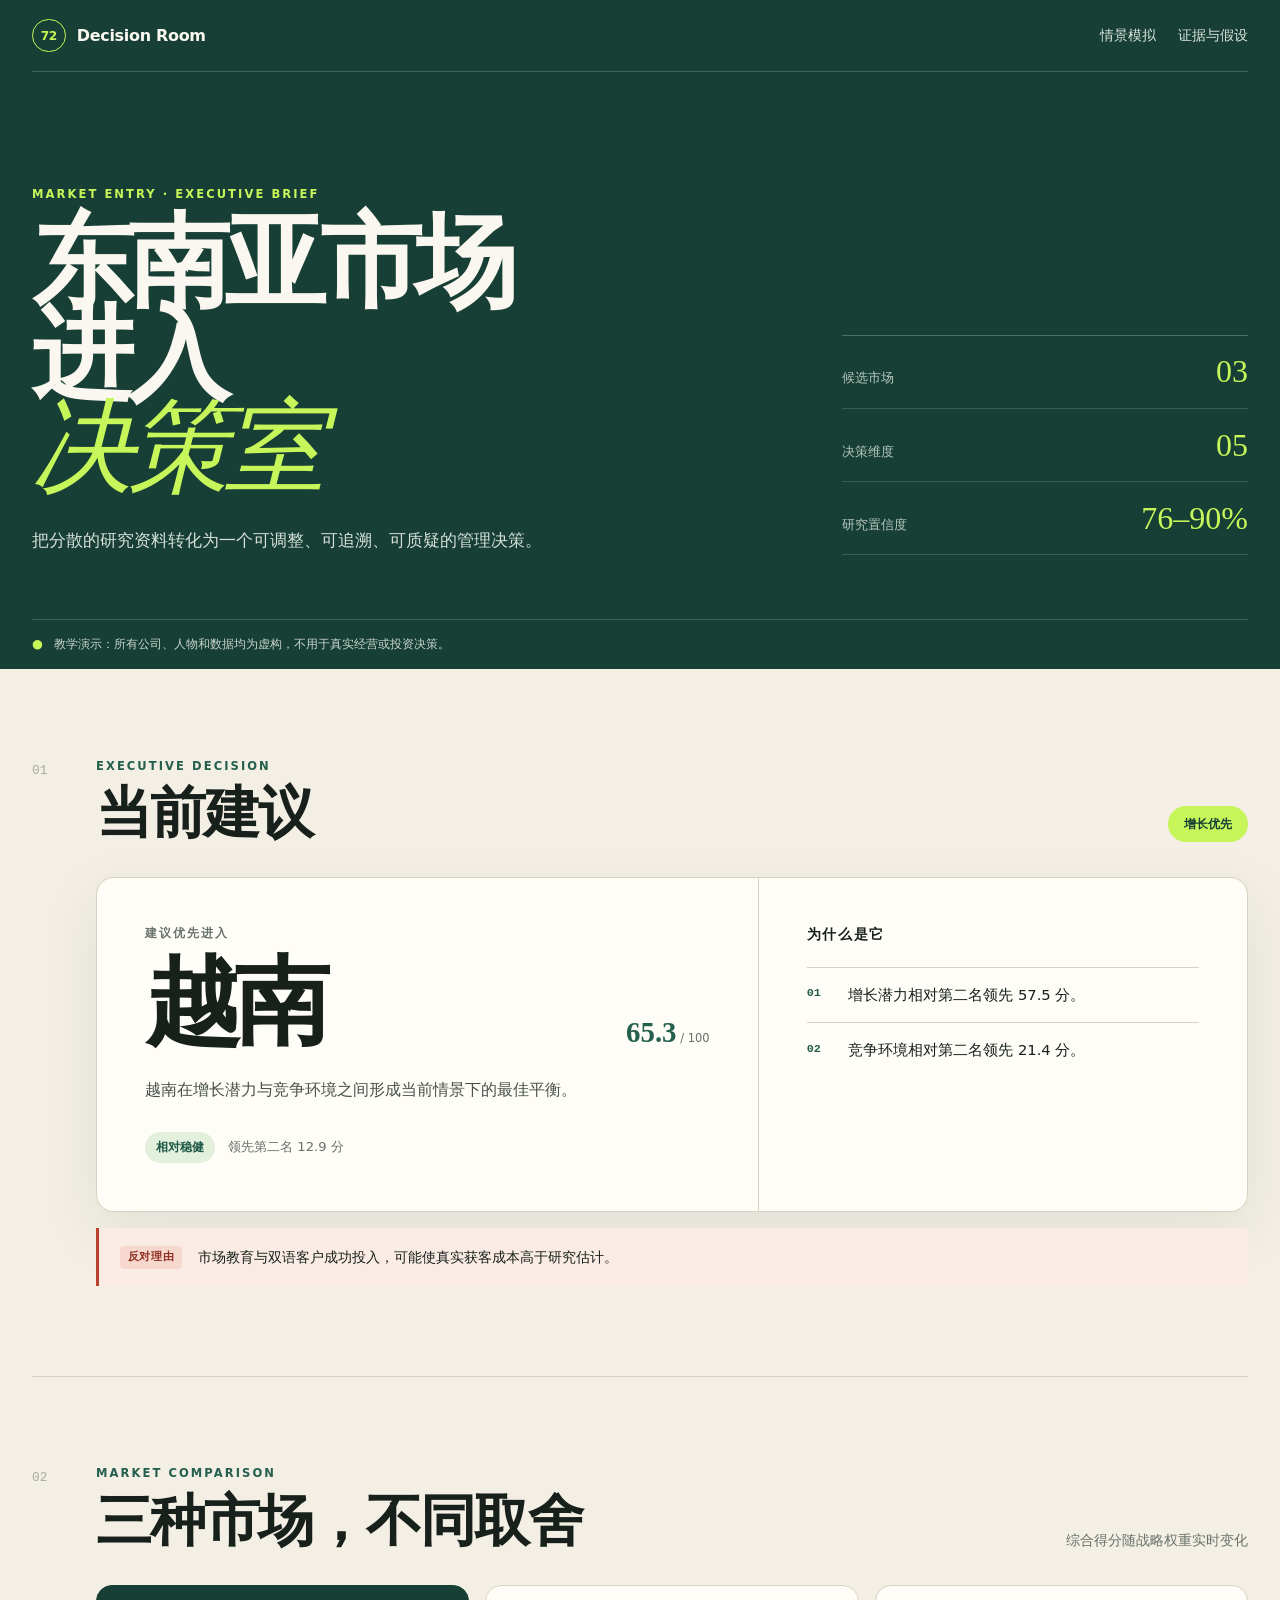
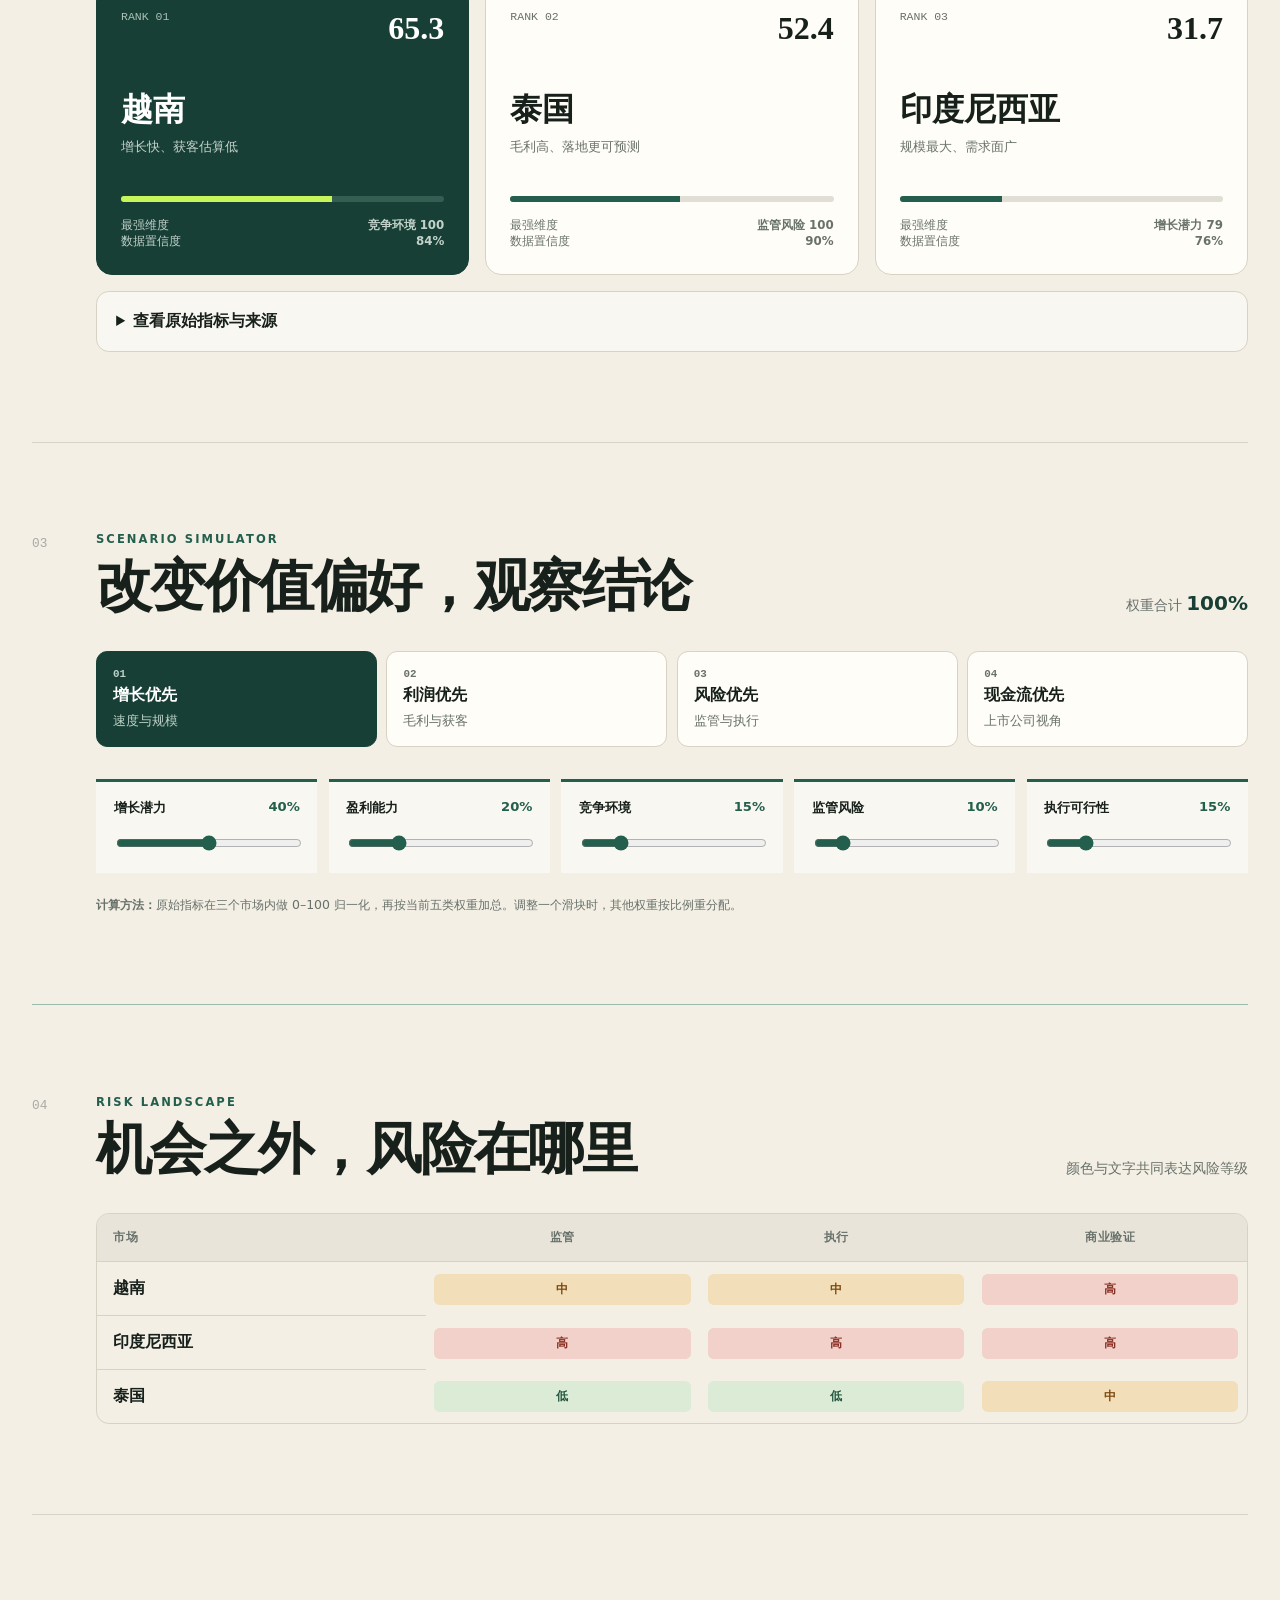
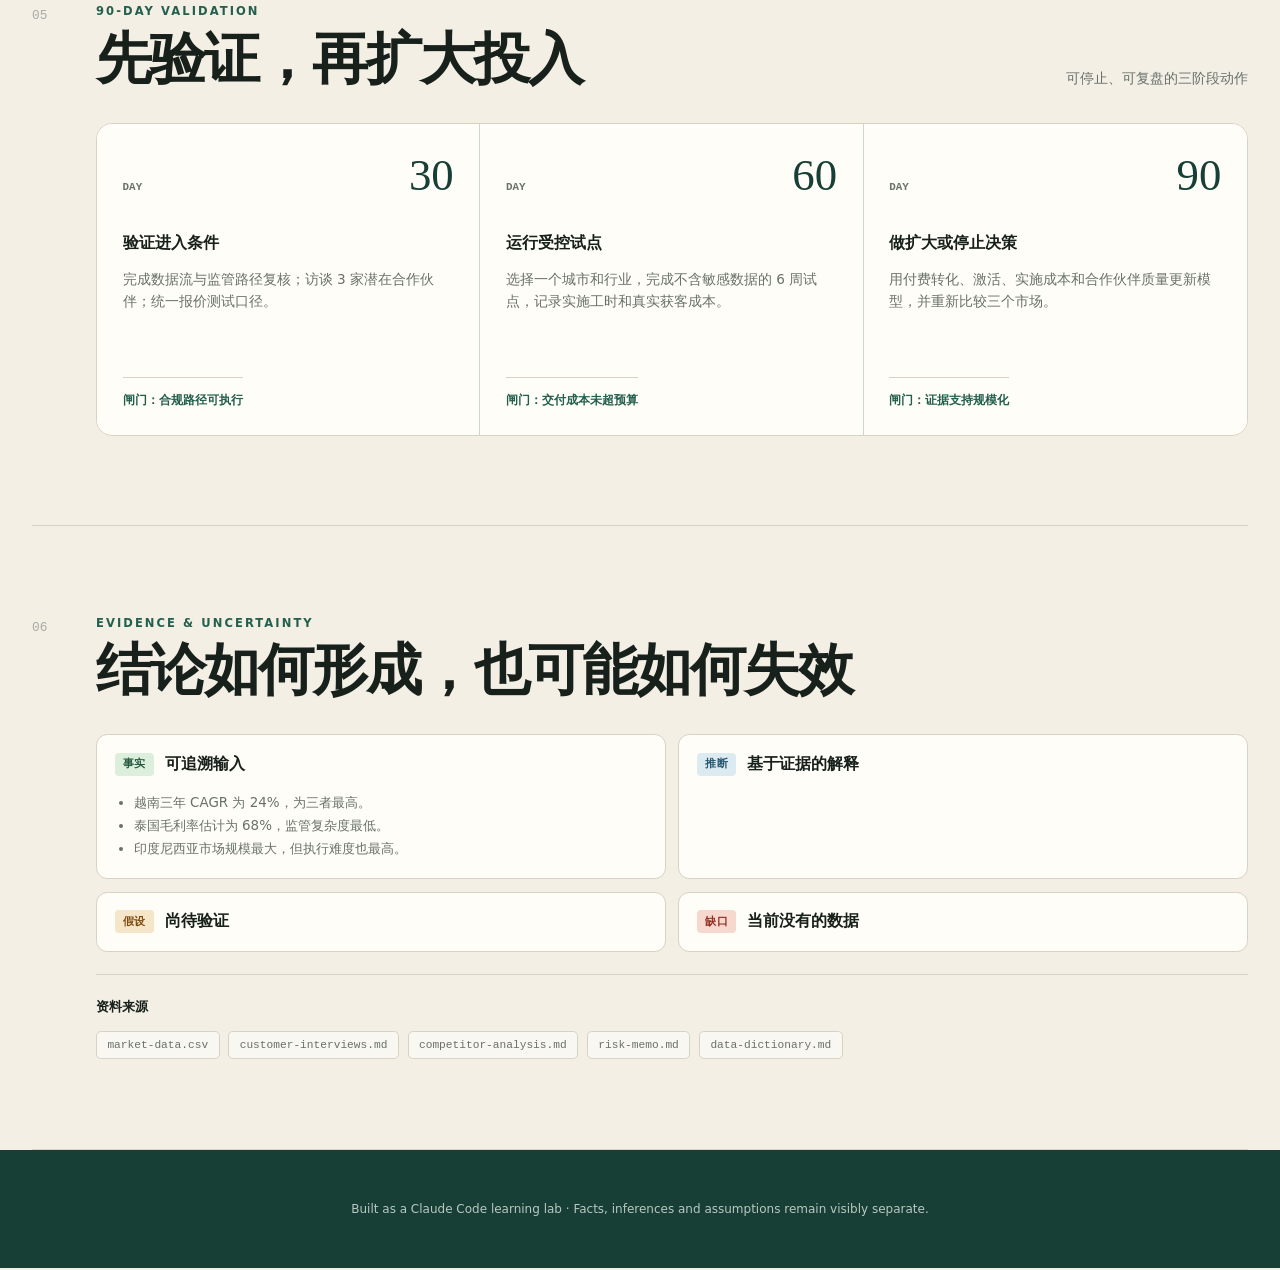
==== reference/site/index.html @ 951186b4 "Initial commit Co-Authored-By: Claude <noreply@anthropic.com>" ====
<!doctype html>
<html lang="zh-CN">
<head>
  <meta charset="utf-8">
  <meta name="viewport" content="width=device-width, initial-scale=1">
  <meta name="description" content="虚构东南亚市场进入高管决策网页">
  <meta name="theme-color" content="#173f35">
  <title>72 小时出海决策室</title>
  <link rel="stylesheet" href="styles.css">
  <script src="app.js" defer></script>
</head>
<body>
  <a class="skip-link" href="#main">跳到主要内容</a>

  <header class="hero">
    <nav class="topbar" aria-label="页面导航">
      <a class="brand" href="#main" aria-label="返回决策摘要">
        <span class="brand-mark" aria-hidden="true">72</span>
        <span>Decision Room</span>
      </a>
      <div class="top-links">
        <a href="#simulator">情景模拟</a>
        <a href="#evidence">证据与假设</a>
      </div>
    </nav>

    <div class="hero-grid">
      <div>
        <p class="kicker">MARKET ENTRY · EXECUTIVE BRIEF</p>
        <h1>东南亚市场进入<br><em>决策室</em></h1>
        <p class="hero-copy">把分散的研究资料转化为一个可调整、可追溯、可质疑的管理决策。</p>
      </div>
      <div class="hero-meta">
        <div><span>候选市场</span><strong>03</strong></div>
        <div><span>决策维度</span><strong>05</strong></div>
        <div><span>研究置信度</span><strong>76–90%</strong></div>
      </div>
    </div>

    <p class="data-notice"><span aria-hidden="true">●</span> 教学演示：所有公司、人物和数据均为虚构，不用于真实经营或投资决策。</p>
  </header>

  <main id="main">
    <section class="summary section-shell" aria-labelledby="summary-title" aria-live="polite">
      <div class="section-index" aria-hidden="true">01</div>
      <div class="section-content">
        <div class="section-heading">
          <div>
            <p class="section-label">EXECUTIVE DECISION</p>
            <h2 id="summary-title">当前建议</h2>
          </div>
          <span class="scenario-pill" id="active-scenario-label">增长优先</span>
        </div>

        <div class="decision-grid">
          <div class="decision-primary">
            <p class="micro-label">建议优先进入</p>
            <div class="recommendation-line">
              <strong id="recommended-market">越南</strong>
              <span id="recommended-score">65.3</span>
            </div>
            <p class="decision-copy" id="recommendation-copy">越南在增长速度、获客成本与竞争环境之间形成当前最优平衡。</p>
            <div class="confidence-row">
              <span id="sensitivity-badge" class="status stable">相对稳健</span>
              <span id="score-gap">领先第二名 12.9 分</span>
            </div>
          </div>

          <div class="decision-reasons">
            <h3>为什么是它</h3>
            <ol id="top-reasons"></ol>
          </div>
        </div>

        <div class="challenge-strip">
          <span class="tag tag-risk">反对理由</span>
          <p id="counter-argument">市场教育与双语客户成功投入，可能使真实获客成本高于研究估计。</p>
        </div>
      </div>
    </section>

    <section class="section-shell" aria-labelledby="ranking-title">
      <div class="section-index" aria-hidden="true">02</div>
      <div class="section-content">
        <div class="section-heading">
          <div>
            <p class="section-label">MARKET COMPARISON</p>
            <h2 id="ranking-title">三种市场，不同取舍</h2>
          </div>
          <p>综合得分随战略权重实时变化</p>
        </div>
        <div class="market-cards" id="market-cards"></div>

        <details class="metric-details">
          <summary>查看原始指标与来源</summary>
          <div class="table-scroll" tabindex="0" aria-label="原始市场指标，可横向滚动">
            <table>
              <thead>
                <tr>
                  <th scope="col">市场</th>
                  <th scope="col">规模</th>
                  <th scope="col">三年 CAGR</th>
                  <th scope="col">获客成本</th>
                  <th scope="col">毛利率</th>
                  <th scope="col">竞争度</th>
                  <th scope="col">监管复杂度</th>
                  <th scope="col">数据置信度</th>
                </tr>
              </thead>
              <tbody id="metrics-body"></tbody>
            </table>
          </div>
          <p class="source-note">来源：NOVA Research 2026Q2（虚构）；竞争、监管和执行分数均为 0–100，越低越有利。</p>
        </details>
      </div>
    </section>

    <section id="simulator" class="section-shell simulator" aria-labelledby="simulator-title">
      <div class="section-index" aria-hidden="true">03</div>
      <div class="section-content">
        <div class="section-heading">
          <div>
            <p class="section-label">SCENARIO SIMULATOR</p>
            <h2 id="simulator-title">改变价值偏好，观察结论</h2>
          </div>
          <div class="weight-total">权重合计 <strong id="weight-total">100%</strong></div>
        </div>

        <div class="scenario-buttons" role="group" aria-label="选择战略情景">
          <button class="scenario-button is-active" type="button" data-scenario="growth" aria-pressed="true">
            <span>01</span><strong>增长优先</strong><small>速度与规模</small>
          </button>
          <button class="scenario-button" type="button" data-scenario="profit" aria-pressed="false">
            <span>02</span><strong>利润优先</strong><small>毛利与获客</small>
          </button>
          <button class="scenario-button" type="button" data-scenario="risk" aria-pressed="false">
            <span>03</span><strong>风险优先</strong><small>监管与执行</small>
          </button>
          <button class="scenario-button" type="button" data-scenario="cashflow" aria-pressed="false">
            <span>04</span><strong>现金流优先</strong><small>上市公司视角</small>
          </button>
        </div>

        <div class="weights-grid" id="weights-grid"></div>
        <p class="method-note"><strong>计算方法：</strong>原始指标在三个市场内做 0–100 归一化，再按当前五类权重加总。调整一个滑块时，其他权重按比例重分配。</p>
      </div>
    </section>

    <section class="section-shell" aria-labelledby="risk-title">
      <div class="section-index" aria-hidden="true">04</div>
      <div class="section-content">
        <div class="section-heading">
          <div>
            <p class="section-label">RISK LANDSCAPE</p>
            <h2 id="risk-title">机会之外，风险在哪里</h2>
          </div>
          <p>颜色与文字共同表达风险等级</p>
        </div>
        <div class="risk-table" role="table" aria-label="三国风险热力图">
          <div class="risk-row risk-header" role="row">
            <span role="columnheader">市场</span><span role="columnheader">监管</span><span role="columnheader">执行</span><span role="columnheader">商业验证</span>
          </div>
          <div class="risk-row" role="row"><strong role="rowheader">越南</strong><span class="risk medium">中</span><span class="risk medium">中</span><span class="risk high">高</span></div>
          <div class="risk-row" role="row"><strong role="rowheader">印度尼西亚</strong><span class="risk high">高</span><span class="risk high">高</span><span class="risk high">高</span></div>
          <div class="risk-row" role="row"><strong role="rowheader">泰国</strong><span class="risk low">低</span><span class="risk low">低</span><span class="risk medium">中</span></div>
        </div>
      </div>
    </section>

    <section class="section-shell" aria-labelledby="action-title">
      <div class="section-index" aria-hidden="true">05</div>
      <div class="section-content">
        <div class="section-heading">
          <div>
            <p class="section-label">90-DAY VALIDATION</p>
            <h2 id="action-title">先验证，再扩大投入</h2>
          </div>
          <p>可停止、可复盘的三阶段动作</p>
        </div>
        <div class="timeline">
          <article>
            <div class="timeline-day">DAY <strong>30</strong></div>
            <h3>验证进入条件</h3>
            <p>完成数据流与监管路径复核；访谈 3 家潜在合作伙伴；统一报价测试口径。</p>
            <span>闸门：合规路径可执行</span>
          </article>
          <article>
            <div class="timeline-day">DAY <strong>60</strong></div>
            <h3>运行受控试点</h3>
            <p>选择一个城市和行业，完成不含敏感数据的 6 周试点，记录实施工时和真实获客成本。</p>
            <span>闸门：交付成本未超预算</span>
          </article>
          <article>
            <div class="timeline-day">DAY <strong>90</strong></div>
            <h3>做扩大或停止决策</h3>
            <p>用付费转化、激活、实施成本和合作伙伴质量更新模型，并重新比较三个市场。</p>
            <span>闸门：证据支持规模化</span>
          </article>
        </div>
      </div>
    </section>

    <section id="evidence" class="section-shell" aria-labelledby="evidence-title">
      <div class="section-index" aria-hidden="true">06</div>
      <div class="section-content">
        <div class="section-heading">
          <div>
            <p class="section-label">EVIDENCE & UNCERTAINTY</p>
            <h2 id="evidence-title">结论如何形成，也可能如何失效</h2>
          </div>
        </div>

        <div class="evidence-grid">
          <details open>
            <summary><span class="tag tag-fact">事实</span> 可追溯输入</summary>
            <ul>
              <li>越南三年 CAGR 为 24%，为三者最高。</li>
              <li>泰国毛利率估计为 68%，监管复杂度最低。</li>
              <li>印度尼西亚市场规模最大，但执行难度也最高。</li>
            </ul>
          </details>
          <details>
            <summary><span class="tag tag-inference">推断</span> 基于证据的解释</summary>
            <ul>
              <li>越南可能更适合增长导向的早期试点。</li>
              <li>泰国通过合作伙伴进入，现金流更可预测。</li>
              <li>印度尼西亚需要先缩小行业与地域范围。</li>
            </ul>
          </details>
          <details>
            <summary><span class="tag tag-assumption">假设</span> 尚待验证</summary>
            <ul>
              <li>研究中的获客成本能在真实投放中复现。</li>
              <li>合作伙伴愿意按可接受的分成比例联合销售。</li>
              <li>首都大型企业样本可以代表首发客户群。</li>
            </ul>
          </details>
          <details>
            <summary><span class="tag tag-gap">缺口</span> 当前没有的数据</summary>
            <ul>
              <li>没有真实付费、留存和回本周期数据。</li>
              <li>未验证中小企业需求。</li>
              <li>报价问题口径不完全一致，不能直接比较。</li>
            </ul>
          </details>
        </div>

        <div class="source-list">
          <h3>资料来源</h3>
          <a href="../../inputs/market-data.csv">market-data.csv</a>
          <a href="../../inputs/customer-interviews.md">customer-interviews.md</a>
          <a href="../../inputs/competitor-analysis.md">competitor-analysis.md</a>
          <a href="../../inputs/risk-memo.md">risk-memo.md</a>
          <a href="../../inputs/data-dictionary.md">data-dictionary.md</a>
        </div>
      </div>
    </section>
  </main>

  <footer>
    <p>Built as a Claude Code learning lab · Facts, inferences and assumptions remain visibly separate.</p>
  </footer>
</body>
</html>
---- reference/site/styles.css ----
:root {
  color-scheme: light;
  --ink: #17201b;
  --muted: #68716a;
  --paper: #f3efe5;
  --card: #fffdf7;
  --forest: #173f35;
  --forest-2: #245f4e;
  --lime: #c6f65a;
  --line: #d8d2c4;
  --risk: #b9412d;
  --amber: #b56b16;
  --blue: #305f78;
  --shadow: 0 20px 60px rgba(31, 45, 36, 0.08);
  font-family: Inter, ui-sans-serif, system-ui, -apple-system, BlinkMacSystemFont, "Segoe UI", "PingFang SC", "Microsoft YaHei", sans-serif;
}

* { box-sizing: border-box; }
html { scroll-behavior: smooth; }
body { margin: 0; overflow-x: hidden; color: var(--ink); background: var(--paper); }
a { color: inherit; }
button, input { font: inherit; }
button { color: inherit; }

.skip-link { position: fixed; z-index: 50; left: 1rem; top: -4rem; padding: .8rem 1rem; color: white; background: var(--forest); border-radius: .5rem; }
.skip-link:focus { top: 1rem; }

.hero { color: #f9f7ef; background: var(--forest); padding: 0 max(1rem, calc((100vw - 76rem) / 2)); }
.topbar { min-height: 4.5rem; display: flex; align-items: center; justify-content: space-between; border-bottom: 1px solid rgba(255,255,255,.18); }
.brand { display: inline-flex; gap: .7rem; align-items: center; text-decoration: none; font-weight: 750; letter-spacing: -.02em; }
.brand-mark { width: 2.1rem; height: 2.1rem; display: grid; place-items: center; border: 1px solid var(--lime); color: var(--lime); border-radius: 50%; font-size: .76rem; }
.top-links { display: flex; gap: 1.4rem; font-size: .86rem; }
.top-links a { text-decoration: none; color: #d9e4dd; }
.top-links a:hover { color: var(--lime); }
.hero-grid { display: grid; grid-template-columns: 1.5fr .8fr; gap: 3rem; padding: clamp(4rem, 9vw, 8rem) 0 4rem; align-items: end; }
.kicker, .section-label, .micro-label { margin: 0 0 1rem; font-size: .72rem; font-weight: 800; letter-spacing: .18em; text-transform: uppercase; }
.kicker { color: var(--lime); }
h1 { margin: 0; max-width: 11ch; font: 700 clamp(3.2rem, 8vw, 7rem)/.9 Georgia, "Songti SC", serif; letter-spacing: -.06em; }
h1 em { color: var(--lime); font-weight: 400; }
.hero-copy { max-width: 34rem; margin: 2rem 0 0; color: #d6e0da; font-size: 1.06rem; line-height: 1.75; }
.hero-meta { border-top: 1px solid rgba(255,255,255,.25); }
.hero-meta div { display: flex; align-items: baseline; justify-content: space-between; padding: 1.1rem 0; border-bottom: 1px solid rgba(255,255,255,.15); }
.hero-meta span { color: #b7c8bf; font-size: .82rem; }
.hero-meta strong { color: var(--lime); font: 500 2rem Georgia, serif; }
.data-notice { margin: 0; padding: 1rem 0; border-top: 1px solid rgba(255,255,255,.18); color: #c8d5ce; font-size: .78rem; }
.data-notice span { color: var(--lime); margin-right: .45rem; }

main { width: min(76rem, calc(100% - 2rem)); margin: 0 auto; }
.section-shell { display: grid; grid-template-columns: 4rem 1fr; border-bottom: 1px solid var(--line); padding: clamp(3rem, 7vw, 6rem) 0; }
.section-index { color: #a6aaa4; font: 500 .8rem/1 ui-monospace, monospace; padding-top: .35rem; }
.section-content { min-width: 0; }
.section-heading { display: flex; align-items: flex-end; justify-content: space-between; gap: 2rem; margin-bottom: 2.2rem; }
.section-label { color: var(--forest-2); margin-bottom: .7rem; }
h2 { margin: 0; font: 600 clamp(2rem, 4.4vw, 3.8rem)/1.03 Georgia, "Songti SC", serif; letter-spacing: -.035em; }
.section-heading > p { max-width: 20rem; margin: 0; color: var(--muted); font-size: .86rem; text-align: right; }

.scenario-pill, .status { display: inline-flex; align-items: center; border-radius: 999px; font-size: .78rem; font-weight: 750; }
.scenario-pill { padding: .6rem 1rem; color: var(--forest); background: var(--lime); }
.decision-grid { display: grid; grid-template-columns: 1.15fr .85fr; gap: 1px; background: var(--line); border: 1px solid var(--line); border-radius: 1.1rem; overflow: hidden; box-shadow: var(--shadow); }
.decision-grid > div { background: var(--card); padding: clamp(1.5rem, 4vw, 3rem); }
.micro-label { color: var(--muted); margin-bottom: 1.2rem; }
.recommendation-line { display: flex; align-items: flex-end; justify-content: space-between; gap: 1rem; }
.recommendation-line strong { font: 650 clamp(3.2rem, 8vw, 6rem)/.9 Georgia, "Songti SC", serif; letter-spacing: -.07em; }
.recommendation-line span { color: var(--forest-2); font: 600 1.8rem/1 Georgia, serif; }
.recommendation-line span::after { content: ' / 100'; color: var(--muted); font: 500 .72rem/1 system-ui, sans-serif; }
.decision-copy { max-width: 40rem; margin: 1.8rem 0; color: #475149; line-height: 1.7; }
.confidence-row { display: flex; flex-wrap: wrap; align-items: center; gap: .8rem; color: var(--muted); font-size: .82rem; }
.status { padding: .45rem .7rem; }
.status.stable { color: #1f5848; background: #e3f1dc; }
.status.sensitive { color: #7d4610; background: #f7e5c5; }
.decision-reasons h3 { margin: 0 0 1.4rem; font-size: .85rem; text-transform: uppercase; letter-spacing: .12em; }
.decision-reasons ol { list-style: none; padding: 0; margin: 0; counter-reset: reasons; }
.decision-reasons li { counter-increment: reasons; display: grid; grid-template-columns: 2rem 1fr; gap: .6rem; padding: 1rem 0; border-top: 1px solid var(--line); line-height: 1.55; font-size: .92rem; }
.decision-reasons li::before { content: '0' counter(reasons); color: var(--forest-2); font: 600 .74rem ui-monospace, monospace; padding-top: .15rem; }
.challenge-strip { display: flex; gap: 1rem; align-items: flex-start; margin-top: 1rem; padding: 1.1rem 1.3rem; border-left: 3px solid var(--risk); background: #fbebe5; }
.challenge-strip p { margin: 0; line-height: 1.55; font-size: .9rem; }
.tag { display: inline-flex; flex: 0 0 auto; padding: .28rem .5rem; border-radius: .25rem; font-size: .68rem; font-weight: 800; letter-spacing: .06em; }
.tag-risk, .tag-gap { color: #8f2e20; background: #f6d8cf; }
.tag-fact { color: #285c42; background: #dcefdc; }
.tag-inference { color: #285872; background: #dceaf1; }
.tag-assumption { color: #7c4a0f; background: #f5e5c9; }

.market-cards { display: grid; grid-template-columns: repeat(3, 1fr); gap: 1rem; }
.market-card { position: relative; min-width: 0; padding: 1.5rem; border: 1px solid var(--line); background: var(--card); border-radius: 1rem; overflow: hidden; }
.market-card.is-first { color: white; background: var(--forest); border-color: var(--forest); }
.market-rank { display: flex; justify-content: space-between; align-items: flex-start; }
.market-rank span { font: 500 .72rem ui-monospace, monospace; color: var(--muted); }
.market-card.is-first .market-rank span { color: #aac1b7; }
.market-rank strong { font: 600 2rem Georgia, serif; }
.market-card h3 { margin: 2.6rem 0 .3rem; font: 600 2rem Georgia, "Songti SC", serif; }
.market-card p { margin: 0; min-height: 2.6em; color: var(--muted); font-size: .84rem; line-height: 1.5; }
.market-card.is-first p { color: #c3d2cb; }
.score-track { height: .35rem; margin: 1.5rem 0 1rem; background: #e1ded5; border-radius: 999px; overflow: hidden; }
.score-fill { height: 100%; background: var(--forest-2); transform-origin: left; transition: width .35s ease; }
.market-card.is-first .score-track { background: #355e52; }
.market-card.is-first .score-fill { background: var(--lime); }
.dimension-mini { display: grid; grid-template-columns: 1fr auto; gap: .4rem; color: var(--muted); font-size: .74rem; }
.market-card.is-first .dimension-mini { color: #c3d2cb; }
.metric-details { margin-top: 1rem; padding: 1.2rem; border: 1px solid var(--line); border-radius: .8rem; background: rgba(255,255,255,.45); }
summary { cursor: pointer; font-weight: 750; }
.table-scroll { overflow-x: auto; margin-top: 1.2rem; }
table { width: 100%; min-width: 760px; border-collapse: collapse; font-size: .82rem; }
th, td { padding: .8rem .7rem; border-bottom: 1px solid var(--line); text-align: right; white-space: nowrap; }
th:first-child, td:first-child { text-align: left; }
th { color: var(--muted); font-size: .7rem; text-transform: uppercase; letter-spacing: .05em; }
.source-note, .method-note { color: var(--muted); font-size: .78rem; line-height: 1.55; }

.simulator { border-bottom-color: #9cb9ae; }
.weight-total { color: var(--muted); font-size: .85rem; }
.weight-total strong { color: var(--forest); font-size: 1.25rem; }
.scenario-buttons { display: grid; grid-template-columns: repeat(4, 1fr); gap: .6rem; margin-bottom: 2rem; }
.scenario-button { display: grid; gap: .35rem; padding: 1rem; text-align: left; border: 1px solid var(--line); border-radius: .7rem; background: var(--card); cursor: pointer; transition: transform .2s ease, border-color .2s ease, background .2s ease; }
.scenario-button:hover { transform: translateY(-2px); border-color: var(--forest-2); }
.scenario-button:focus-visible { outline: 3px solid rgba(36,95,78,.3); outline-offset: 2px; }
.scenario-button span { color: var(--muted); font: 600 .68rem ui-monospace, monospace; }
.scenario-button small { color: var(--muted); }
.scenario-button.is-active { color: white; background: var(--forest); border-color: var(--forest); }
.scenario-button.is-active span, .scenario-button.is-active small { color: #bdd1c7; }
.weights-grid { display: grid; grid-template-columns: repeat(5, 1fr); gap: .7rem; }
.weight-control { padding: 1.1rem; border-top: 3px solid var(--forest-2); background: rgba(255,255,255,.5); }
.weight-control label { display: flex; justify-content: space-between; gap: .5rem; margin-bottom: 1rem; font-size: .82rem; font-weight: 750; }
.weight-control output { color: var(--forest-2); }
.weight-control input { width: 100%; accent-color: var(--forest-2); cursor: pointer; }
.method-note { margin: 1.4rem 0 0; }

.risk-table { border: 1px solid var(--line); border-radius: .8rem; overflow: hidden; }
.risk-row { display: grid; grid-template-columns: 1.2fr repeat(3, 1fr); align-items: center; min-width: 34rem; }
.risk-row > * { padding: 1rem; border-bottom: 1px solid var(--line); text-align: center; }
.risk-row > :first-child { text-align: left; }
.risk-row:last-child > * { border-bottom: 0; }
.risk-header { color: var(--muted); background: #e8e4da; font-size: .72rem; font-weight: 800; text-transform: uppercase; letter-spacing: .05em; }
.risk { margin: .55rem; padding: .45rem !important; border: 0 !important; border-radius: .35rem; font-size: .76rem; font-weight: 800; }
.risk.low { color: #285943; background: #dcebd6; }
.risk.medium { color: #7d4a11; background: #f2dfb9; }
.risk.high { color: #8b3024; background: #f1d1c9; }

.timeline { display: grid; grid-template-columns: repeat(3, 1fr); border: 1px solid var(--line); border-radius: 1rem; overflow: hidden; }
.timeline article { padding: 1.6rem; background: var(--card); border-right: 1px solid var(--line); }
.timeline article:last-child { border-right: 0; }
.timeline-day { display: flex; justify-content: space-between; align-items: baseline; color: var(--muted); font: 650 .68rem ui-monospace, monospace; }
.timeline-day strong { color: var(--forest); font: 500 2.8rem Georgia, serif; }
.timeline h3 { margin: 2rem 0 .8rem; font-size: 1rem; }
.timeline p { min-height: 7em; color: var(--muted); line-height: 1.65; font-size: .85rem; }
.timeline article > span { display: inline-block; padding-top: .9rem; border-top: 1px solid var(--line); color: var(--forest-2); font-size: .75rem; font-weight: 750; }

.evidence-grid { display: grid; grid-template-columns: repeat(2, 1fr); gap: .8rem; }
.evidence-grid details { padding: 1.1rem; border: 1px solid var(--line); border-radius: .7rem; background: var(--card); }
.evidence-grid summary { display: flex; gap: .7rem; align-items: center; }
.evidence-grid ul { margin: 1rem 0 0; padding-left: 1.2rem; color: var(--muted); font-size: .84rem; line-height: 1.7; }
.source-list { display: flex; flex-wrap: wrap; gap: .55rem; align-items: center; margin-top: 1.4rem; padding-top: 1.4rem; border-top: 1px solid var(--line); }
.source-list h3 { width: 100%; margin: 0 0 .4rem; font-size: .84rem; }
.source-list a { padding: .45rem .65rem; border: 1px solid var(--line); border-radius: .3rem; color: var(--muted); font: 500 .7rem ui-monospace, monospace; text-decoration: none; background: rgba(255,255,255,.45); }
.source-list a:hover { border-color: var(--forest-2); color: var(--forest); }

footer { padding: 2.5rem 1rem; color: #b9c8c0; background: var(--forest); text-align: center; font-size: .75rem; }

@media (max-width: 850px) {
  .hero-grid, .decision-grid { grid-template-columns: 1fr; }
  .hero-meta { margin-top: 1rem; }
  .market-cards, .timeline { grid-template-columns: 1fr; }
  .timeline article { border-right: 0; border-bottom: 1px solid var(--line); }
  .timeline article:last-child { border-bottom: 0; }
  .timeline p { min-height: 0; }
  .scenario-buttons { grid-template-columns: repeat(2, 1fr); }
  .weights-grid { grid-template-columns: repeat(2, 1fr); }
  .weight-control:last-child { grid-column: 1 / -1; }
}

@media (max-width: 600px) {
  .top-links { display: none; }
  .hero-grid { padding-top: 4rem; }
  h1 { font-size: clamp(3rem, 17vw, 5rem); }
  .section-shell { grid-template-columns: 1fr; }
  .section-index { padding-bottom: 1rem; }
  .section-heading { align-items: flex-start; flex-direction: column; }
  .section-heading > p { text-align: left; }
  .recommendation-line { align-items: flex-start; flex-direction: column; }
  .challenge-strip { flex-direction: column; }
  .evidence-grid, .scenario-buttons, .weights-grid { grid-template-columns: 1fr; }
  .weight-control:last-child { grid-column: auto; }
  .risk-table { overflow-x: auto; }
}

@media (prefers-reduced-motion: reduce) {
  *, *::before, *::after { scroll-behavior: auto !important; transition-duration: .01ms !important; animation-duration: .01ms !important; }
}
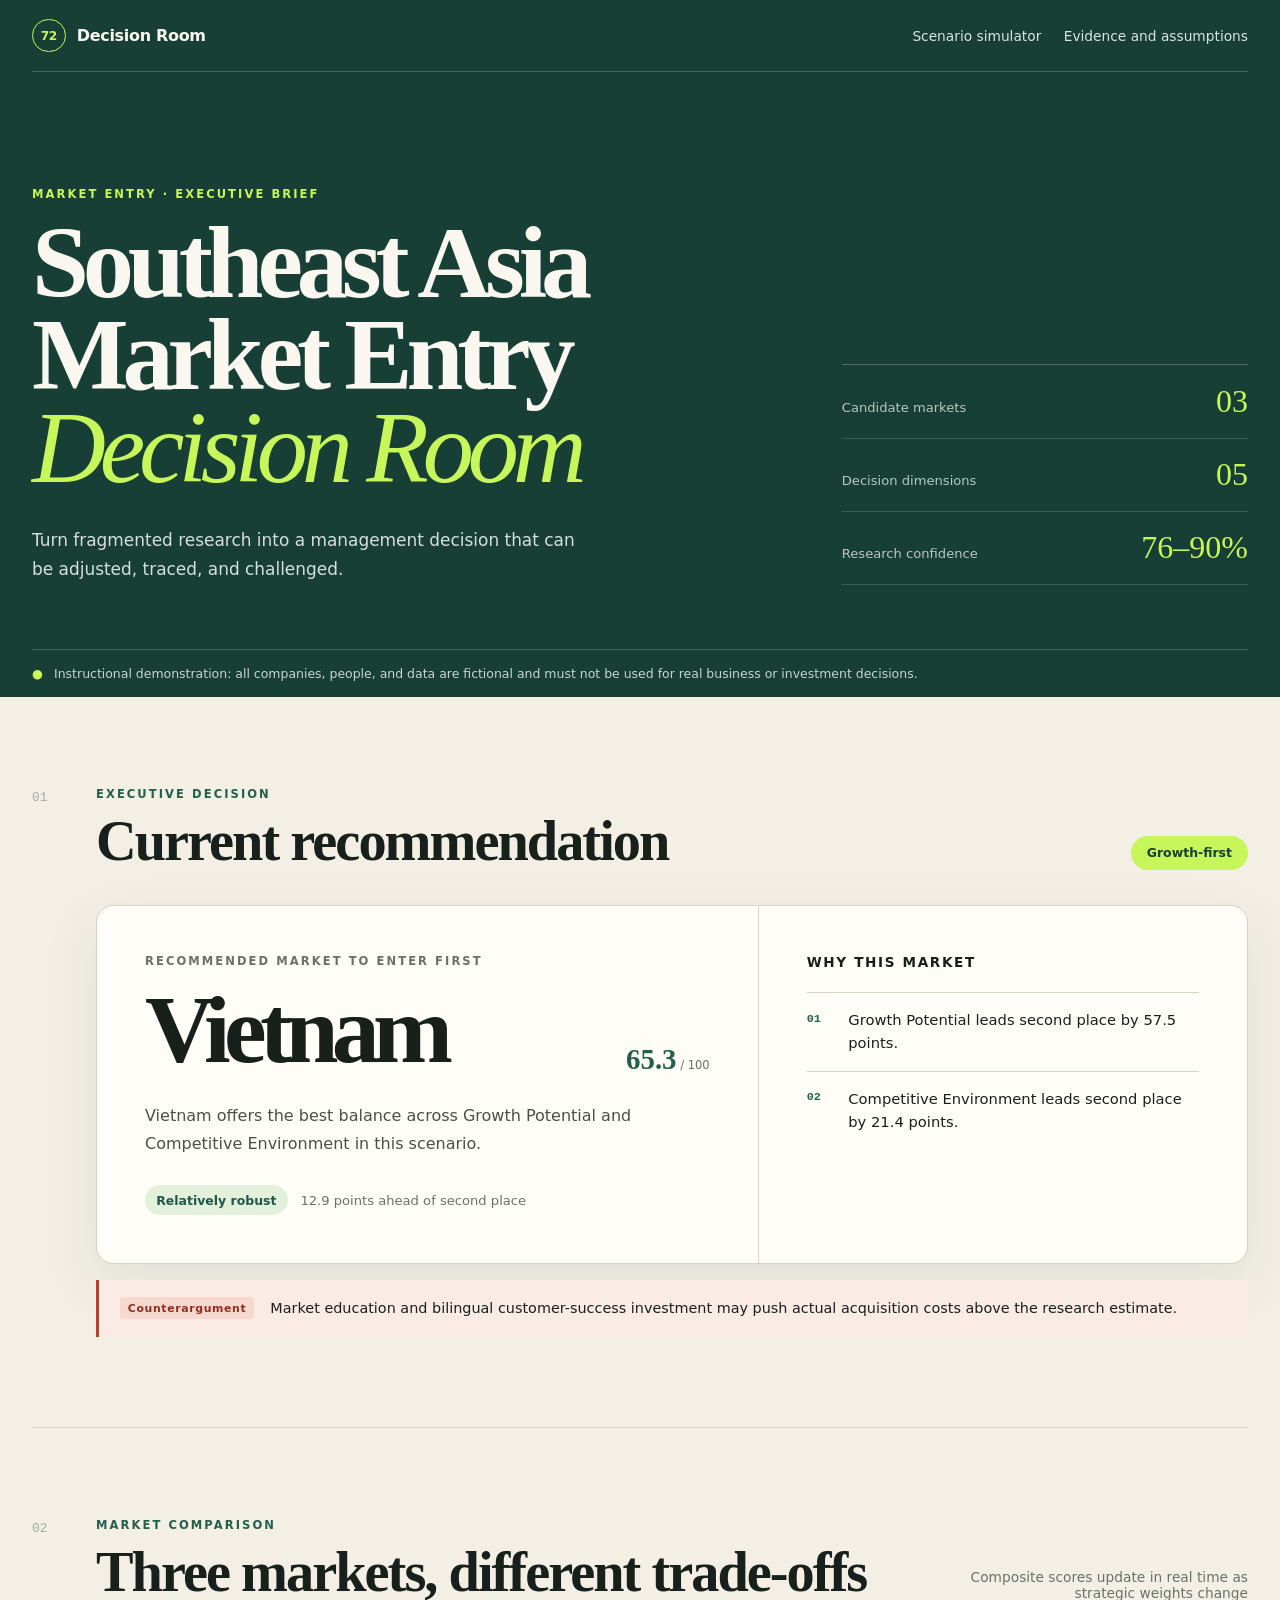
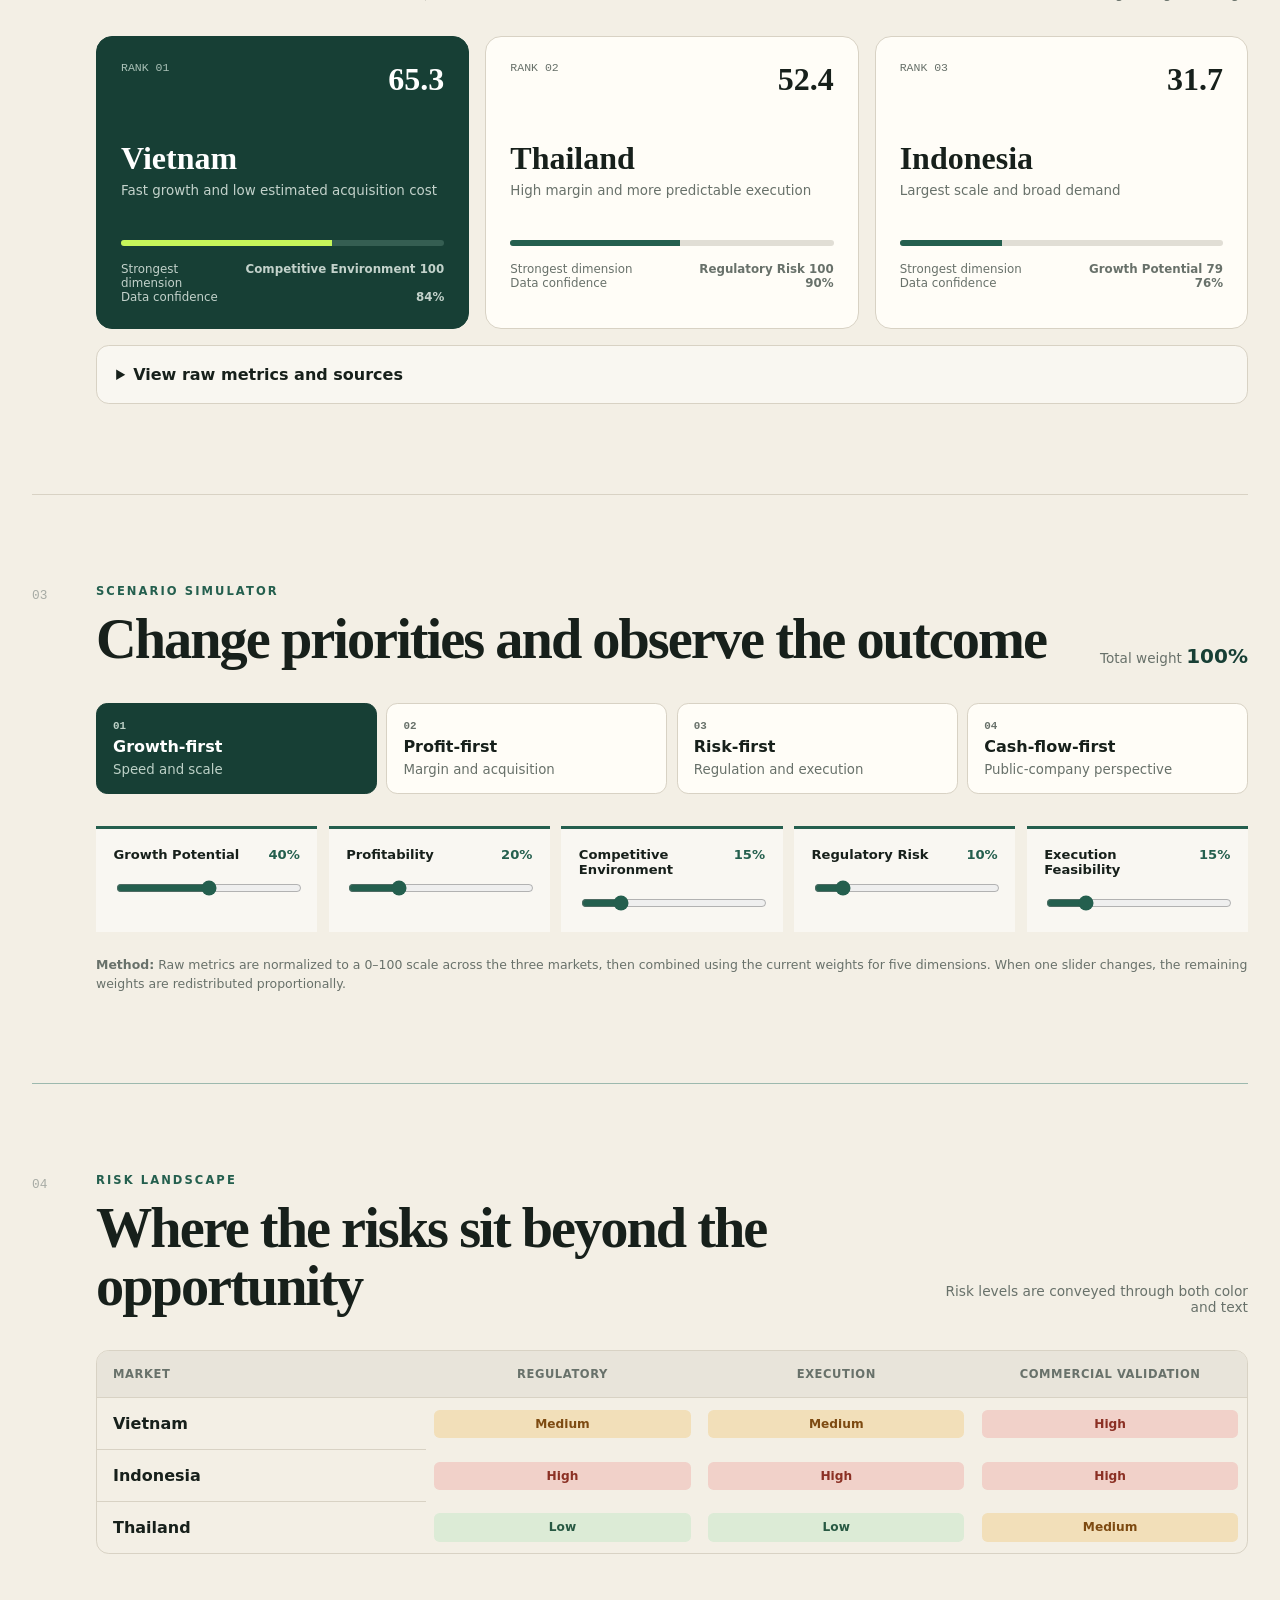
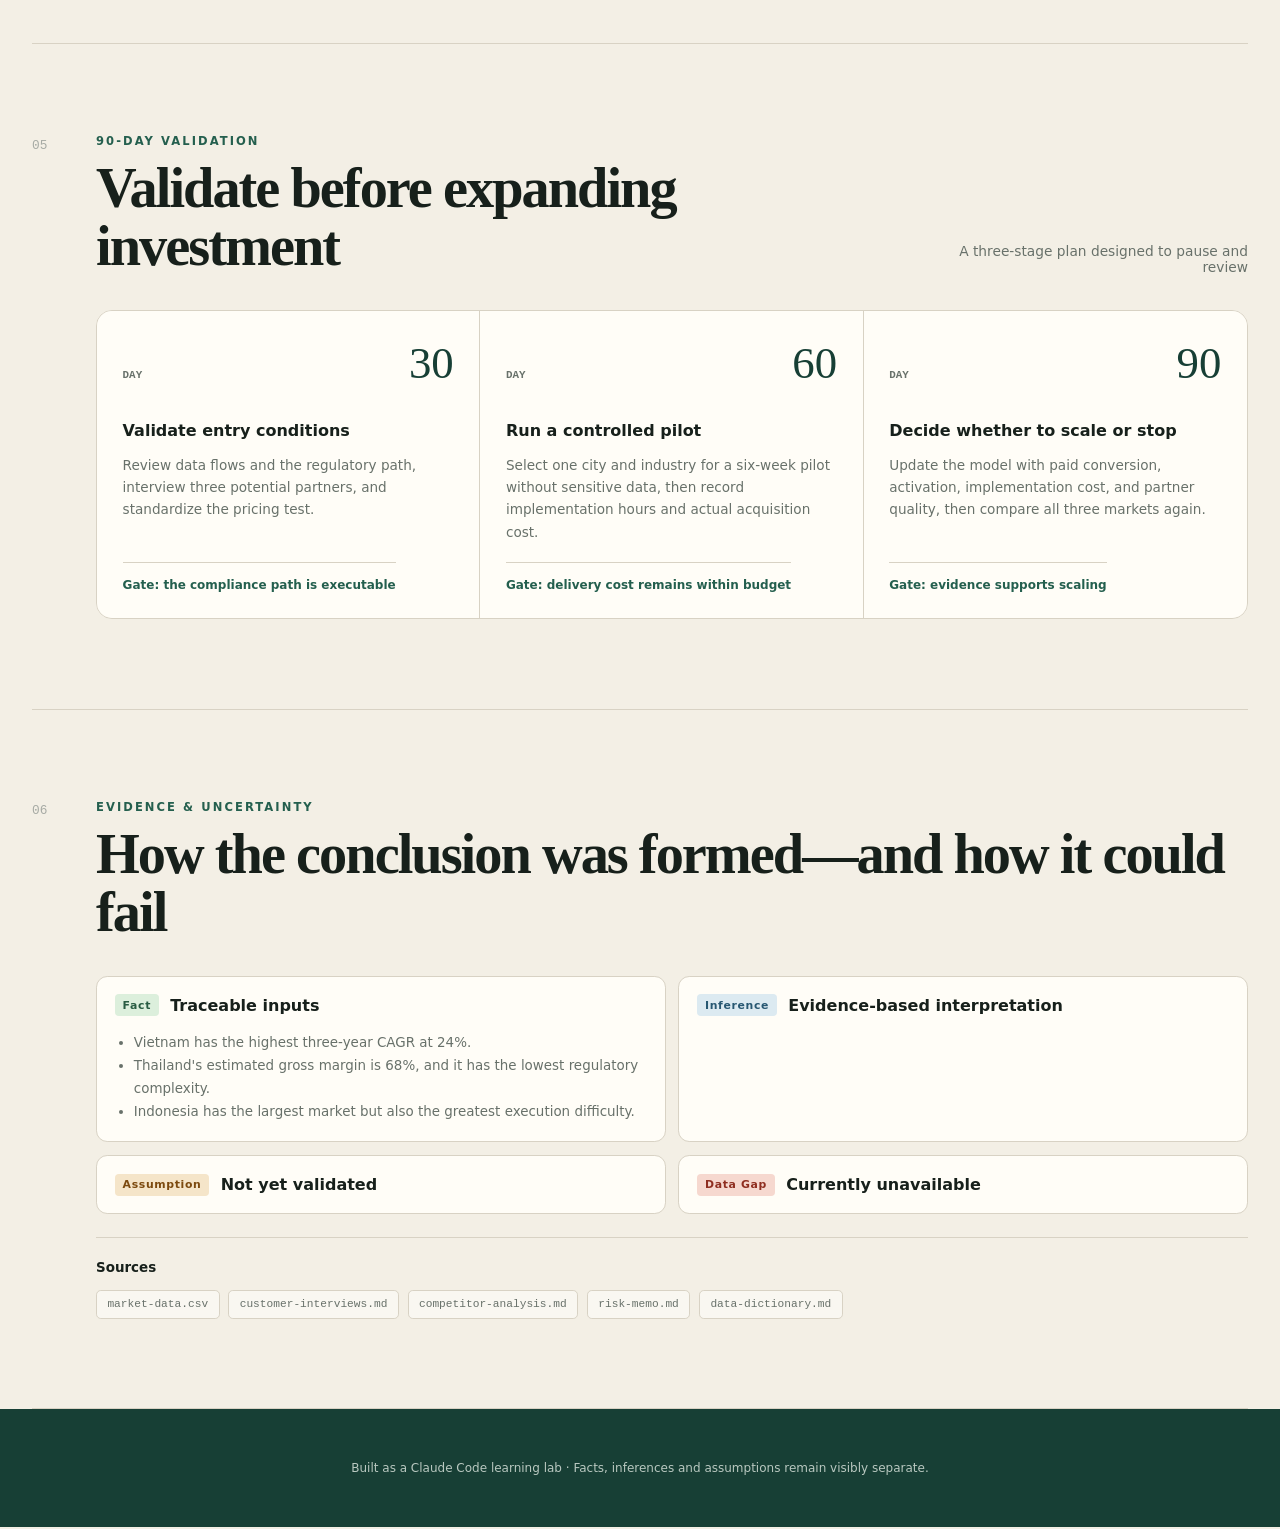
==== commit 103c04b0: "Translate course materials to English Co-Authored-By: Claude <noreply@anthropic.com>" ====
--- a/reference/site/index.html
+++ b/reference/site/index.html
@@ -1,43 +1,43 @@
 <!doctype html>
-<html lang="zh-CN">
+<html lang="en">
 <head>
   <meta charset="utf-8">
   <meta name="viewport" content="width=device-width, initial-scale=1">
-  <meta name="description" content="虚构东南亚市场进入高管决策网页">
+  <meta name="description" content="Executive decision dashboard for a fictional Southeast Asian market-entry case">
   <meta name="theme-color" content="#173f35">
-  <title>72 小时出海决策室</title>
+  <title>72-Hour Global Expansion Decision Room</title>
   <link rel="stylesheet" href="styles.css">
   <script src="app.js" defer></script>
 </head>
 <body>
-  <a class="skip-link" href="#main">跳到主要内容</a>
+  <a class="skip-link" href="#main">Skip to main content</a>
 
   <header class="hero">
-    <nav class="topbar" aria-label="页面导航">
-      <a class="brand" href="#main" aria-label="返回决策摘要">
+    <nav class="topbar" aria-label="Page navigation">
+      <a class="brand" href="#main" aria-label="Return to the decision summary">
         <span class="brand-mark" aria-hidden="true">72</span>
         <span>Decision Room</span>
       </a>
       <div class="top-links">
-        <a href="#simulator">情景模拟</a>
-        <a href="#evidence">证据与假设</a>
+        <a href="#simulator">Scenario simulator</a>
+        <a href="#evidence">Evidence and assumptions</a>
       </div>
     </nav>
 
     <div class="hero-grid">
       <div>
         <p class="kicker">MARKET ENTRY · EXECUTIVE BRIEF</p>
-        <h1>东南亚市场进入<br><em>决策室</em></h1>
-        <p class="hero-copy">把分散的研究资料转化为一个可调整、可追溯、可质疑的管理决策。</p>
+        <h1>Southeast Asia Market Entry<br><em>Decision Room</em></h1>
+        <p class="hero-copy">Turn fragmented research into a management decision that can be adjusted, traced, and challenged.</p>
       </div>
       <div class="hero-meta">
-        <div><span>候选市场</span><strong>03</strong></div>
-        <div><span>决策维度</span><strong>05</strong></div>
-        <div><span>研究置信度</span><strong>76–90%</strong></div>
+        <div><span>Candidate markets</span><strong>03</strong></div>
+        <div><span>Decision dimensions</span><strong>05</strong></div>
+        <div><span>Research confidence</span><strong>76–90%</strong></div>
       </div>
     </div>
 
-    <p class="data-notice"><span aria-hidden="true">●</span> 教学演示：所有公司、人物和数据均为虚构，不用于真实经营或投资决策。</p>
+    <p class="data-notice"><span aria-hidden="true">●</span> Instructional demonstration: all companies, people, and data are fictional and must not be used for real business or investment decisions.</p>
   </header>
 
   <main id="main">
@@ -47,34 +47,34 @@
         <div class="section-heading">
           <div>
             <p class="section-label">EXECUTIVE DECISION</p>
-            <h2 id="summary-title">当前建议</h2>
-          </div>
-          <span class="scenario-pill" id="active-scenario-label">增长优先</span>
+            <h2 id="summary-title">Current recommendation</h2>
+          </div>
+          <span class="scenario-pill" id="active-scenario-label">Growth-first</span>
         </div>
 
         <div class="decision-grid">
           <div class="decision-primary">
-            <p class="micro-label">建议优先进入</p>
+            <p class="micro-label">Recommended market to enter first</p>
             <div class="recommendation-line">
-              <strong id="recommended-market">越南</strong>
+              <strong id="recommended-market">Vietnam</strong>
               <span id="recommended-score">65.3</span>
             </div>
-            <p class="decision-copy" id="recommendation-copy">越南在增长速度、获客成本与竞争环境之间形成当前最优平衡。</p>
+            <p class="decision-copy" id="recommendation-copy">Vietnam currently offers the best balance of growth, customer acquisition cost, and competitive conditions.</p>
             <div class="confidence-row">
-              <span id="sensitivity-badge" class="status stable">相对稳健</span>
-              <span id="score-gap">领先第二名 12.9 分</span>
+              <span id="sensitivity-badge" class="status stable">Relatively robust</span>
+              <span id="score-gap">12.9 points ahead of second place</span>
             </div>
           </div>
 
           <div class="decision-reasons">
-            <h3>为什么是它</h3>
+            <h3>Why this market</h3>
             <ol id="top-reasons"></ol>
           </div>
         </div>
 
         <div class="challenge-strip">
-          <span class="tag tag-risk">反对理由</span>
-          <p id="counter-argument">市场教育与双语客户成功投入，可能使真实获客成本高于研究估计。</p>
+          <span class="tag tag-risk">Counterargument</span>
+          <p id="counter-argument">Market education and bilingual customer-success investment may push actual acquisition costs above the research estimate.</p>
         </div>
       </div>
     </section>
@@ -85,32 +85,32 @@
         <div class="section-heading">
           <div>
             <p class="section-label">MARKET COMPARISON</p>
-            <h2 id="ranking-title">三种市场，不同取舍</h2>
-          </div>
-          <p>综合得分随战略权重实时变化</p>
+            <h2 id="ranking-title">Three markets, different trade-offs</h2>
+          </div>
+          <p>Composite scores update in real time as strategic weights change</p>
         </div>
         <div class="market-cards" id="market-cards"></div>
 
         <details class="metric-details">
-          <summary>查看原始指标与来源</summary>
-          <div class="table-scroll" tabindex="0" aria-label="原始市场指标，可横向滚动">
+          <summary>View raw metrics and sources</summary>
+          <div class="table-scroll" tabindex="0" aria-label="Raw market metrics; scroll horizontally to view all columns">
             <table>
               <thead>
                 <tr>
-                  <th scope="col">市场</th>
-                  <th scope="col">规模</th>
-                  <th scope="col">三年 CAGR</th>
-                  <th scope="col">获客成本</th>
-                  <th scope="col">毛利率</th>
-                  <th scope="col">竞争度</th>
-                  <th scope="col">监管复杂度</th>
-                  <th scope="col">数据置信度</th>
+                  <th scope="col">Market</th>
+                  <th scope="col">Size</th>
+                  <th scope="col">Three-year CAGR</th>
+                  <th scope="col">Acquisition cost</th>
+                  <th scope="col">Gross margin</th>
+                  <th scope="col">Competition</th>
+                  <th scope="col">Regulatory complexity</th>
+                  <th scope="col">Data confidence</th>
                 </tr>
               </thead>
               <tbody id="metrics-body"></tbody>
             </table>
           </div>
-          <p class="source-note">来源：NOVA Research 2026Q2（虚构）；竞争、监管和执行分数均为 0–100，越低越有利。</p>
+          <p class="source-note">Source: NOVA Research 2026 Q2 (fictional). Competition, regulatory, and execution scores range from 0–100; lower is more favorable.</p>
         </details>
       </div>
     </section>
@@ -121,28 +121,28 @@
         <div class="section-heading">
           <div>
             <p class="section-label">SCENARIO SIMULATOR</p>
-            <h2 id="simulator-title">改变价值偏好，观察结论</h2>
-          </div>
-          <div class="weight-total">权重合计 <strong id="weight-total">100%</strong></div>
-        </div>
-
-        <div class="scenario-buttons" role="group" aria-label="选择战略情景">
+            <h2 id="simulator-title">Change priorities and observe the outcome</h2>
+          </div>
+          <div class="weight-total">Total weight <strong id="weight-total">100%</strong></div>
+        </div>
+
+        <div class="scenario-buttons" role="group" aria-label="Select a strategic scenario">
           <button class="scenario-button is-active" type="button" data-scenario="growth" aria-pressed="true">
-            <span>01</span><strong>增长优先</strong><small>速度与规模</small>
+            <span>01</span><strong>Growth-first</strong><small>Speed and scale</small>
           </button>
           <button class="scenario-button" type="button" data-scenario="profit" aria-pressed="false">
-            <span>02</span><strong>利润优先</strong><small>毛利与获客</small>
+            <span>02</span><strong>Profit-first</strong><small>Margin and acquisition</small>
           </button>
           <button class="scenario-button" type="button" data-scenario="risk" aria-pressed="false">
-            <span>03</span><strong>风险优先</strong><small>监管与执行</small>
+            <span>03</span><strong>Risk-first</strong><small>Regulation and execution</small>
           </button>
           <button class="scenario-button" type="button" data-scenario="cashflow" aria-pressed="false">
-            <span>04</span><strong>现金流优先</strong><small>上市公司视角</small>
+            <span>04</span><strong>Cash-flow-first</strong><small>Public-company perspective</small>
           </button>
         </div>
 
         <div class="weights-grid" id="weights-grid"></div>
-        <p class="method-note"><strong>计算方法：</strong>原始指标在三个市场内做 0–100 归一化，再按当前五类权重加总。调整一个滑块时，其他权重按比例重分配。</p>
+        <p class="method-note"><strong>Method:</strong> Raw metrics are normalized to a 0–100 scale across the three markets, then combined using the current weights for five dimensions. When one slider changes, the remaining weights are redistributed proportionally.</p>
       </div>
     </section>
 
@@ -152,17 +152,17 @@
         <div class="section-heading">
           <div>
             <p class="section-label">RISK LANDSCAPE</p>
-            <h2 id="risk-title">机会之外，风险在哪里</h2>
-          </div>
-          <p>颜色与文字共同表达风险等级</p>
-        </div>
-        <div class="risk-table" role="table" aria-label="三国风险热力图">
+            <h2 id="risk-title">Where the risks sit beyond the opportunity</h2>
+          </div>
+          <p>Risk levels are conveyed through both color and text</p>
+        </div>
+        <div class="risk-table" role="table" aria-label="Risk heatmap for the three markets">
           <div class="risk-row risk-header" role="row">
-            <span role="columnheader">市场</span><span role="columnheader">监管</span><span role="columnheader">执行</span><span role="columnheader">商业验证</span>
-          </div>
-          <div class="risk-row" role="row"><strong role="rowheader">越南</strong><span class="risk medium">中</span><span class="risk medium">中</span><span class="risk high">高</span></div>
-          <div class="risk-row" role="row"><strong role="rowheader">印度尼西亚</strong><span class="risk high">高</span><span class="risk high">高</span><span class="risk high">高</span></div>
-          <div class="risk-row" role="row"><strong role="rowheader">泰国</strong><span class="risk low">低</span><span class="risk low">低</span><span class="risk medium">中</span></div>
+            <span role="columnheader">Market</span><span role="columnheader">Regulatory</span><span role="columnheader">Execution</span><span role="columnheader">Commercial validation</span>
+          </div>
+          <div class="risk-row" role="row"><strong role="rowheader">Vietnam</strong><span class="risk medium">Medium</span><span class="risk medium">Medium</span><span class="risk high">High</span></div>
+          <div class="risk-row" role="row"><strong role="rowheader">Indonesia</strong><span class="risk high">High</span><span class="risk high">High</span><span class="risk high">High</span></div>
+          <div class="risk-row" role="row"><strong role="rowheader">Thailand</strong><span class="risk low">Low</span><span class="risk low">Low</span><span class="risk medium">Medium</span></div>
         </div>
       </div>
     </section>
@@ -173,28 +173,28 @@
         <div class="section-heading">
           <div>
             <p class="section-label">90-DAY VALIDATION</p>
-            <h2 id="action-title">先验证，再扩大投入</h2>
-          </div>
-          <p>可停止、可复盘的三阶段动作</p>
+            <h2 id="action-title">Validate before expanding investment</h2>
+          </div>
+          <p>A three-stage plan designed to pause and review</p>
         </div>
         <div class="timeline">
           <article>
             <div class="timeline-day">DAY <strong>30</strong></div>
-            <h3>验证进入条件</h3>
-            <p>完成数据流与监管路径复核；访谈 3 家潜在合作伙伴；统一报价测试口径。</p>
-            <span>闸门：合规路径可执行</span>
+            <h3>Validate entry conditions</h3>
+            <p>Review data flows and the regulatory path, interview three potential partners, and standardize the pricing test.</p>
+            <span>Gate: the compliance path is executable</span>
           </article>
           <article>
             <div class="timeline-day">DAY <strong>60</strong></div>
-            <h3>运行受控试点</h3>
-            <p>选择一个城市和行业，完成不含敏感数据的 6 周试点，记录实施工时和真实获客成本。</p>
-            <span>闸门：交付成本未超预算</span>
+            <h3>Run a controlled pilot</h3>
+            <p>Select one city and industry for a six-week pilot without sensitive data, then record implementation hours and actual acquisition cost.</p>
+            <span>Gate: delivery cost remains within budget</span>
           </article>
           <article>
             <div class="timeline-day">DAY <strong>90</strong></div>
-            <h3>做扩大或停止决策</h3>
-            <p>用付费转化、激活、实施成本和合作伙伴质量更新模型，并重新比较三个市场。</p>
-            <span>闸门：证据支持规模化</span>
+            <h3>Decide whether to scale or stop</h3>
+            <p>Update the model with paid conversion, activation, implementation cost, and partner quality, then compare all three markets again.</p>
+            <span>Gate: evidence supports scaling</span>
           </article>
         </div>
       </div>
@@ -206,47 +206,47 @@
         <div class="section-heading">
           <div>
             <p class="section-label">EVIDENCE & UNCERTAINTY</p>
-            <h2 id="evidence-title">结论如何形成，也可能如何失效</h2>
+            <h2 id="evidence-title">How the conclusion was formed—and how it could fail</h2>
           </div>
         </div>
 
         <div class="evidence-grid">
           <details open>
-            <summary><span class="tag tag-fact">事实</span> 可追溯输入</summary>
-            <ul>
-              <li>越南三年 CAGR 为 24%，为三者最高。</li>
-              <li>泰国毛利率估计为 68%，监管复杂度最低。</li>
-              <li>印度尼西亚市场规模最大，但执行难度也最高。</li>
+            <summary><span class="tag tag-fact">Fact</span> Traceable inputs</summary>
+            <ul>
+              <li>Vietnam has the highest three-year CAGR at 24%.</li>
+              <li>Thailand's estimated gross margin is 68%, and it has the lowest regulatory complexity.</li>
+              <li>Indonesia has the largest market but also the greatest execution difficulty.</li>
             </ul>
           </details>
           <details>
-            <summary><span class="tag tag-inference">推断</span> 基于证据的解释</summary>
-            <ul>
-              <li>越南可能更适合增长导向的早期试点。</li>
-              <li>泰国通过合作伙伴进入，现金流更可预测。</li>
-              <li>印度尼西亚需要先缩小行业与地域范围。</li>
+            <summary><span class="tag tag-inference">Inference</span> Evidence-based interpretation</summary>
+            <ul>
+              <li>Vietnam may be better suited to an early growth-oriented pilot.</li>
+              <li>Partner-led entry in Thailand may offer more predictable cash flow.</li>
+              <li>Indonesia requires a narrower initial industry and geographic scope.</li>
             </ul>
           </details>
           <details>
-            <summary><span class="tag tag-assumption">假设</span> 尚待验证</summary>
-            <ul>
-              <li>研究中的获客成本能在真实投放中复现。</li>
-              <li>合作伙伴愿意按可接受的分成比例联合销售。</li>
-              <li>首都大型企业样本可以代表首发客户群。</li>
+            <summary><span class="tag tag-assumption">Assumption</span> Not yet validated</summary>
+            <ul>
+              <li>Research-based acquisition costs can be reproduced in real campaigns.</li>
+              <li>Partners are willing to co-sell at an acceptable revenue-share rate.</li>
+              <li>Large-enterprise samples in capital cities represent the initial customer segment.</li>
             </ul>
           </details>
           <details>
-            <summary><span class="tag tag-gap">缺口</span> 当前没有的数据</summary>
-            <ul>
-              <li>没有真实付费、留存和回本周期数据。</li>
-              <li>未验证中小企业需求。</li>
-              <li>报价问题口径不完全一致，不能直接比较。</li>
+            <summary><span class="tag tag-gap">Data Gap</span> Currently unavailable</summary>
+            <ul>
+              <li>No actual data on payment, retention, or payback period is available.</li>
+              <li>Demand from small and medium-sized businesses has not been validated.</li>
+              <li>Pricing questions were not fully standardized and cannot be compared directly.</li>
             </ul>
           </details>
         </div>
 
         <div class="source-list">
-          <h3>资料来源</h3>
+          <h3>Sources</h3>
           <a href="../../inputs/market-data.csv">market-data.csv</a>
           <a href="../../inputs/customer-interviews.md">customer-interviews.md</a>
           <a href="../../inputs/competitor-analysis.md">competitor-analysis.md</a>
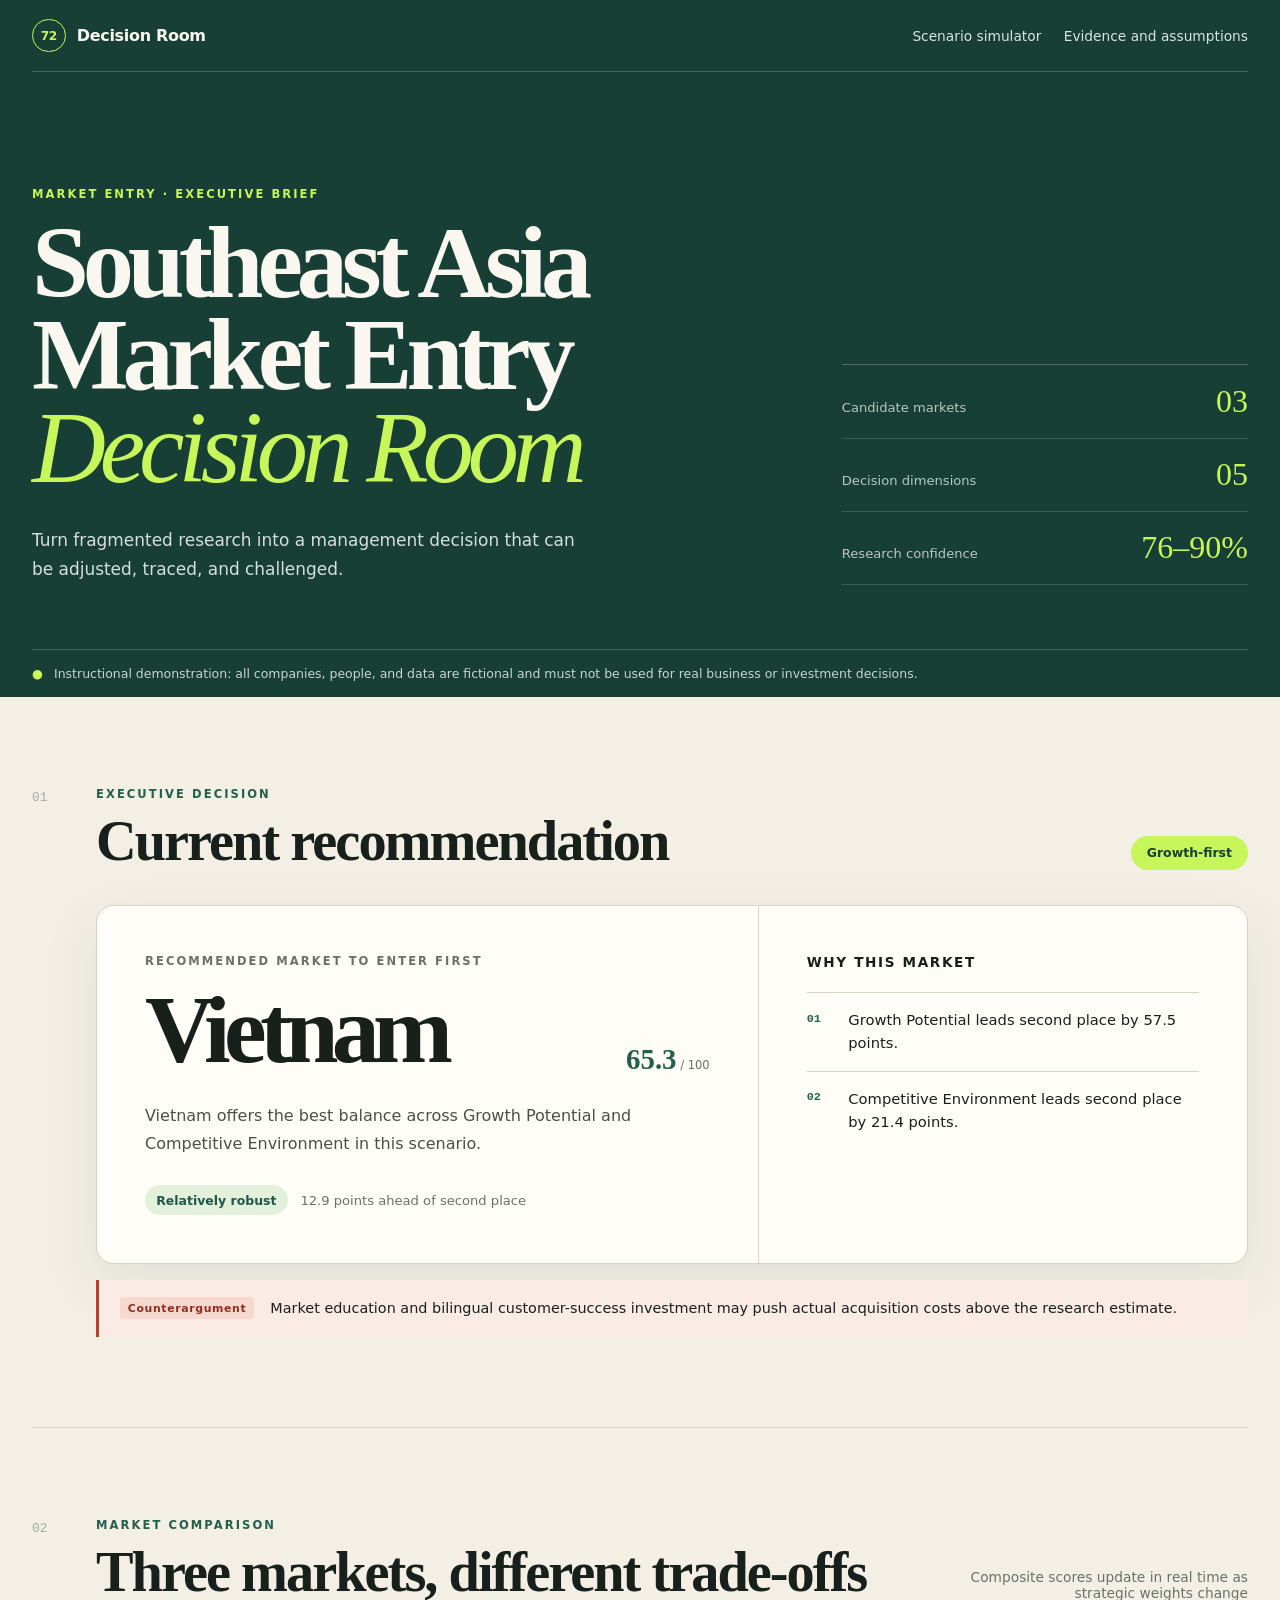
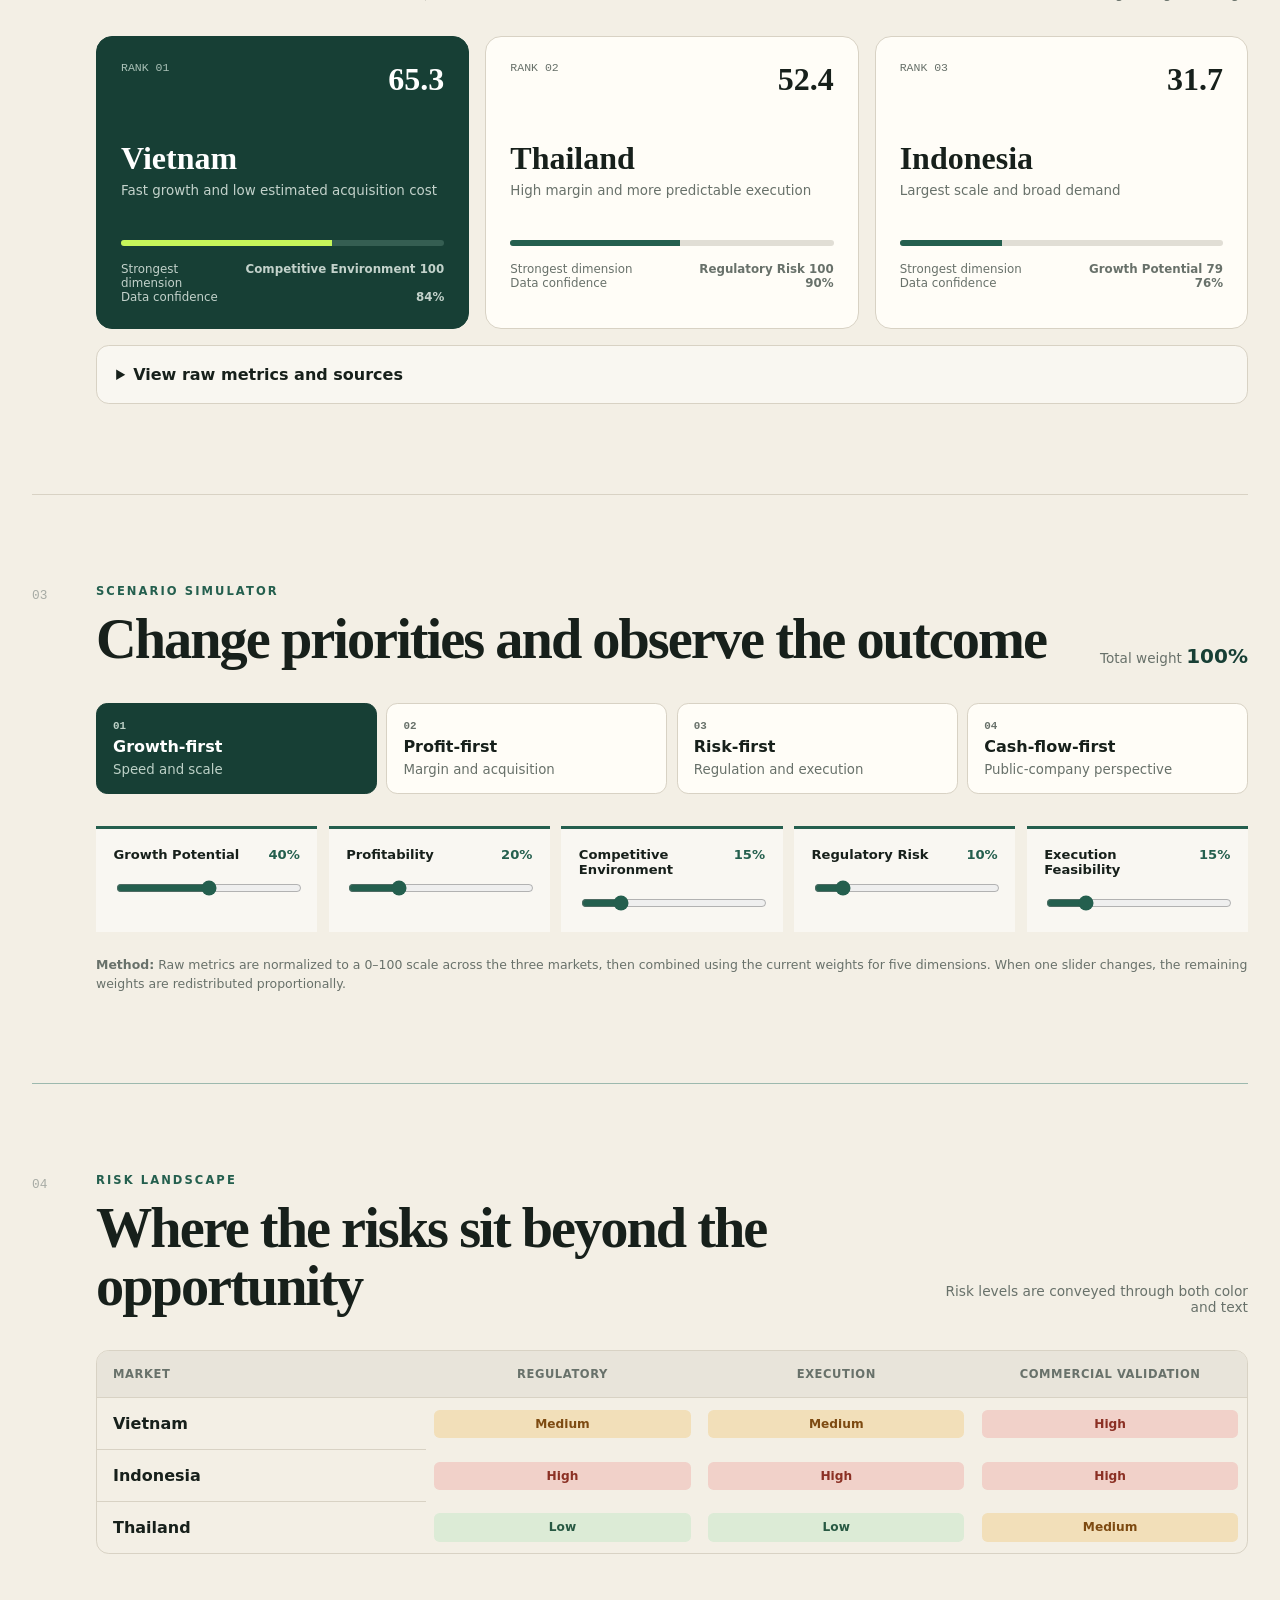
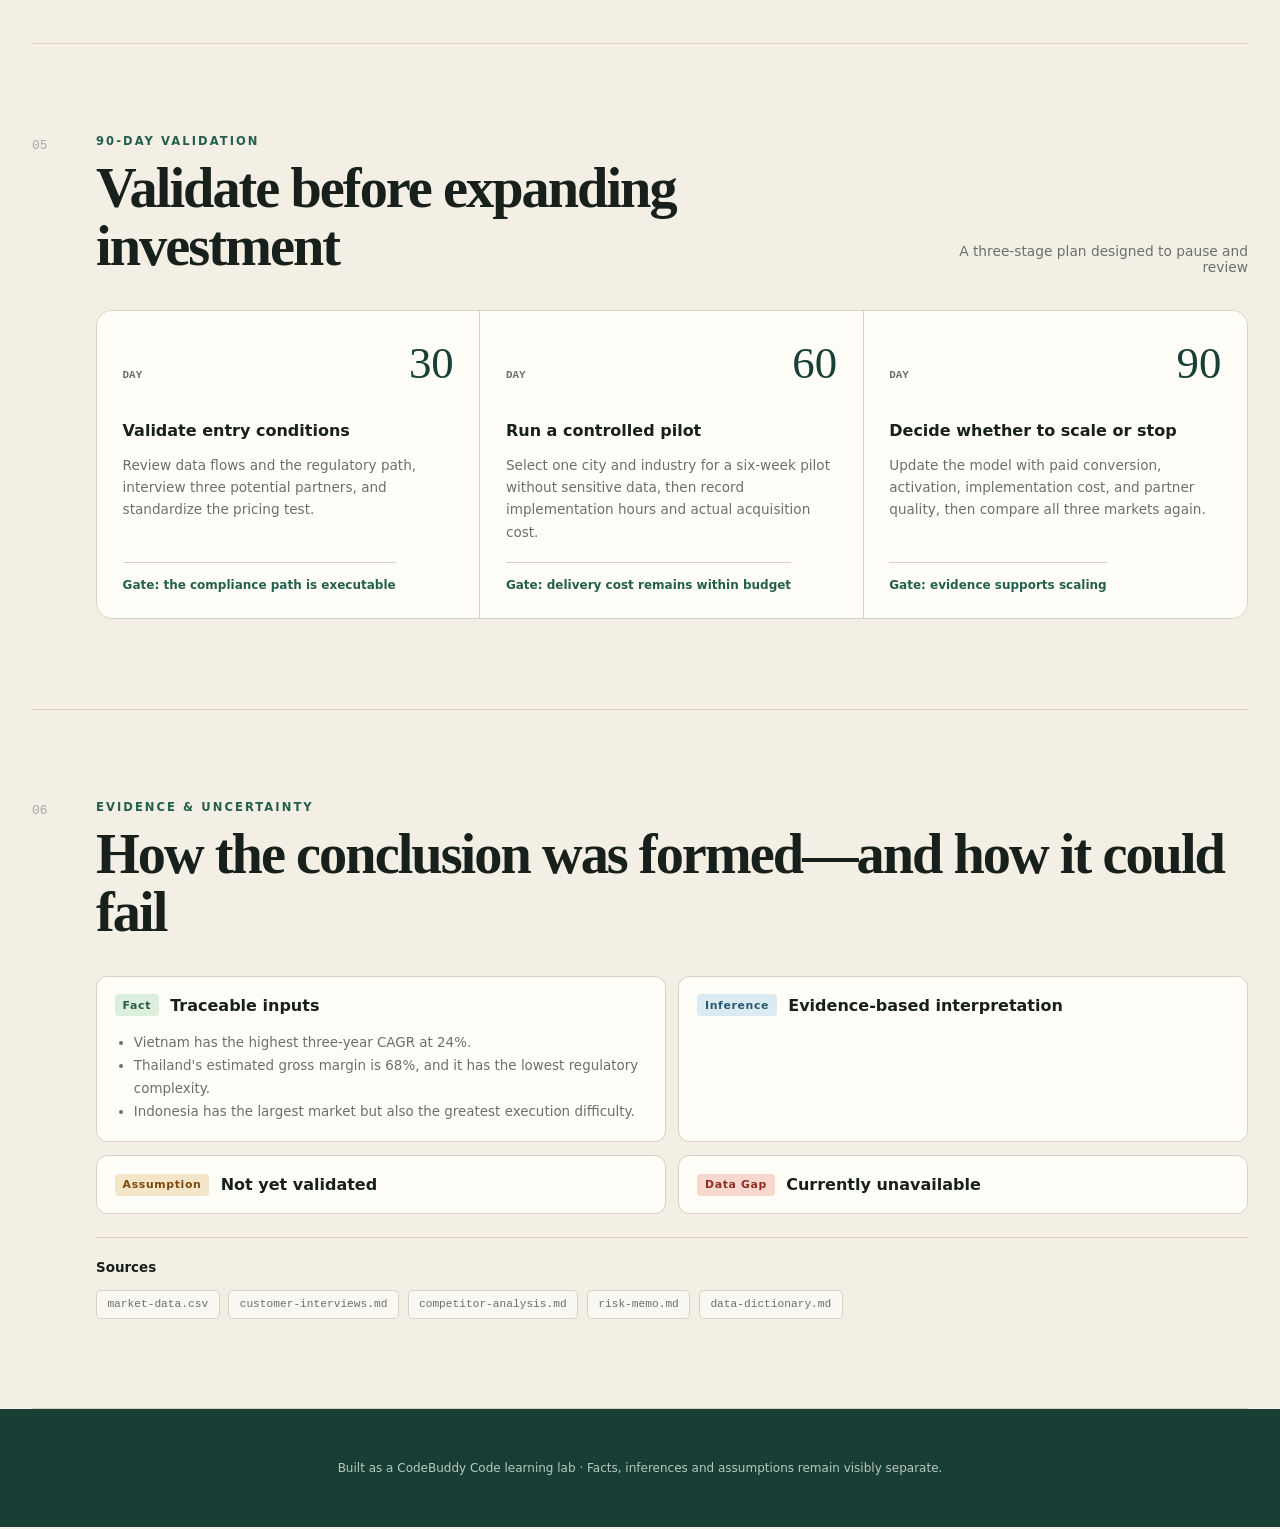
==== commit a6aaabc0: "Migrate tutorial from Claude Code to CodeBuddy" ====
--- a/reference/site/index.html
+++ b/reference/site/index.html
@@ -258,7 +258,7 @@
   </main>
 
   <footer>
-    <p>Built as a Claude Code learning lab · Facts, inferences and assumptions remain visibly separate.</p>
+    <p>Built as a CodeBuddy Code learning lab · Facts, inferences and assumptions remain visibly separate.</p>
   </footer>
 </body>
 </html>
